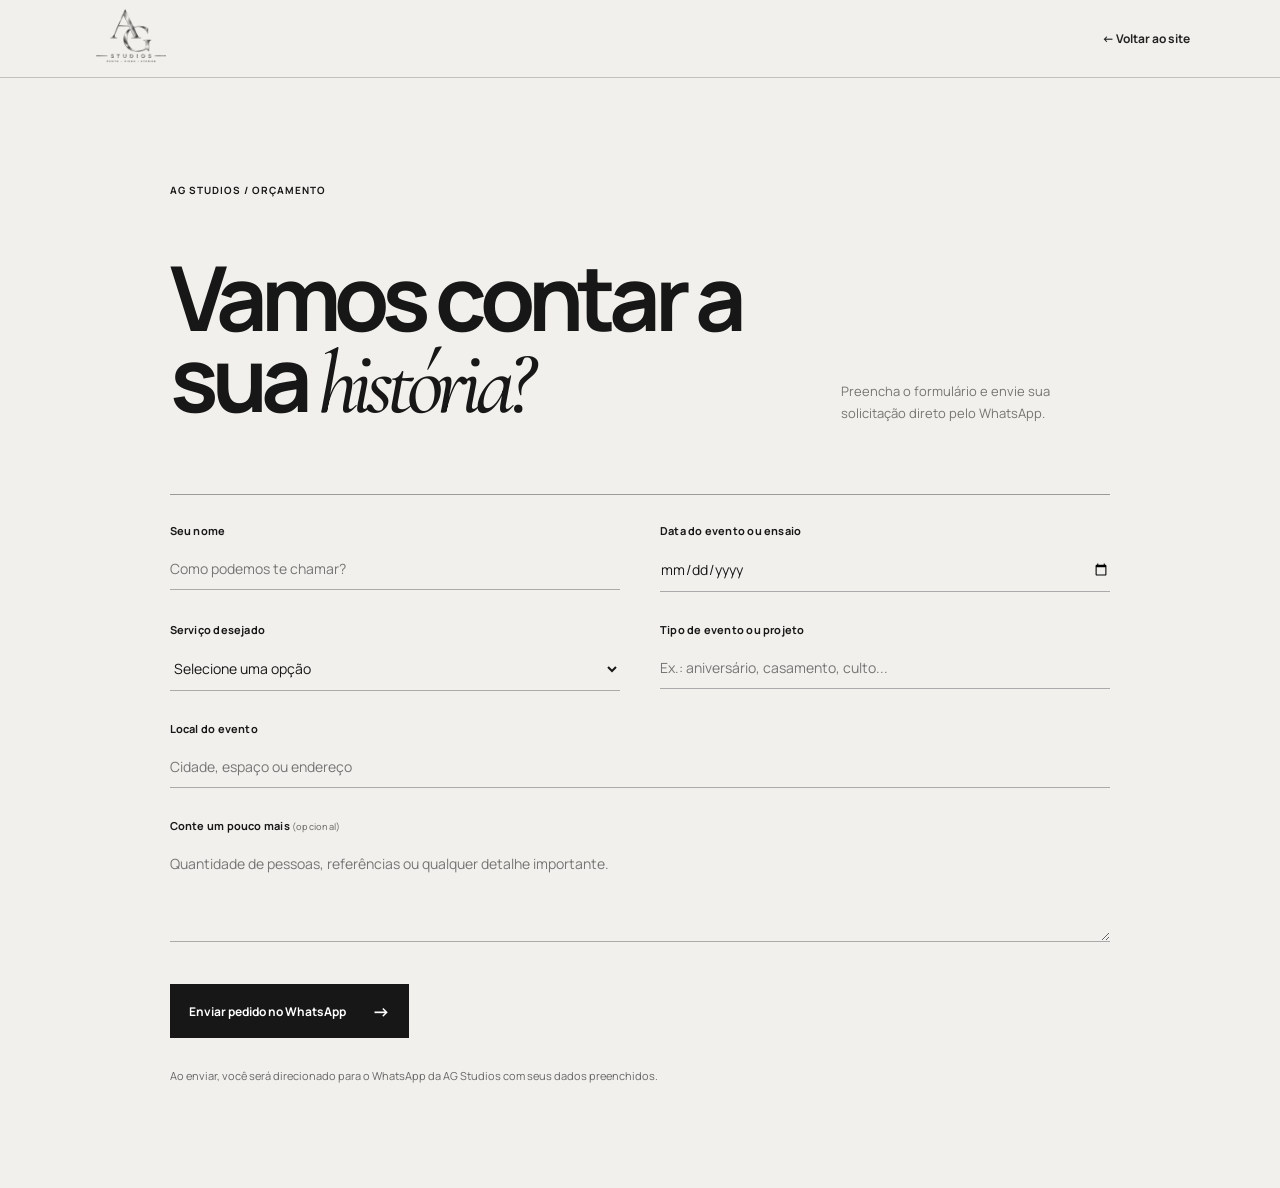
==== orcamento.html @ 54d921c8 "feat: add AG Studios portfolio website" ====
<!doctype html>
<html lang="pt-BR">
<head>
  <meta charset="UTF-8" />
  <meta name="viewport" content="width=device-width, initial-scale=1.0" />
  <meta name="theme-color" content="#111111" />
  <title>Solicite um orçamento — AG Studios</title>
  <link rel="preconnect" href="https://fonts.googleapis.com">
  <link rel="preconnect" href="https://fonts.gstatic.com" crossorigin>
  <link href="https://fonts.googleapis.com/css2?family=Cormorant+Garamond:ital,wght@0,500;0,600;1,500&family=Manrope:wght@400;500;600;700;800&display=swap" rel="stylesheet">
  <link rel="stylesheet" href="orcamento.css" />
</head>
<body>
  <header><a href="index.html" class="brand"><img src="assets/ag-studios-logo.png" alt="AG Studios"></a><a class="back" href="index.html">← Voltar ao site</a></header>
  <main>
    <section class="intro"><p>AG STUDIOS / ORÇAMENTO</p><h1>Vamos contar a sua <em>história?</em></h1><span>Preencha o formulário e envie sua solicitação direto pelo WhatsApp.</span></section>
    <form id="budget-form">
      <div class="field"><label for="name">Seu nome</label><input id="name" name="name" type="text" autocomplete="name" placeholder="Como podemos te chamar?" required></div>
      <div class="field"><label for="date">Data do evento ou ensaio</label><input id="date" name="date" type="date" required></div>
      <div class="field"><label for="service">Serviço desejado</label><select id="service" name="service" required><option value="" selected disabled>Selecione uma opção</option><option>Fotografia</option><option>Produção de vídeo</option><option>Storymaker</option><option>Imagens com drone</option><option>Igrejas e comunidades</option><option>Mais de um serviço</option></select></div>
      <div class="field"><label for="type">Tipo de evento ou projeto</label><input id="type" name="type" type="text" placeholder="Ex.: aniversário, casamento, culto..." required></div>
      <div class="field full"><label for="location">Local do evento</label><input id="location" name="location" type="text" placeholder="Cidade, espaço ou endereço" required></div>
      <div class="field full"><label for="message">Conte um pouco mais <small>(opcional)</small></label><textarea id="message" name="message" rows="4" placeholder="Quantidade de pessoas, referências ou qualquer detalhe importante."></textarea></div>
      <button type="submit">Enviar pedido no WhatsApp <span>→</span></button>
      <p class="note">Ao enviar, você será direcionado para o WhatsApp da AG Studios com seus dados preenchidos.</p>
    </form>
  </main>
  <script src="orcamento.js"></script>
</body>
</html>
---- orcamento.css ----
:root{--paper:#f1f0ec;--ink:#171717;--gray:#757572}*{box-sizing:border-box}body{margin:0;background:var(--paper);color:var(--ink);font-family:Manrope,Arial,sans-serif}header{height:78px;padding:11px 7vw;display:flex;align-items:center;justify-content:space-between;border-bottom:1px solid #c2c1bc}.brand img{width:82px;height:54px;object-fit:cover;object-position:center 44%;mix-blend-mode:multiply}.back{color:#222;text-decoration:none;font-size:12px;font-weight:700}main{max-width:1120px;margin:0 auto;padding:105px 7vw}.intro{display:grid;grid-template-columns:1.25fr .55fr;gap:60px;margin-bottom:70px;align-items:end}.intro p{grid-column:1/3;font-size:10px;font-weight:700;letter-spacing:.1em;margin:0}.intro h1{font-size:clamp(3.5rem,7vw,7rem);letter-spacing:-.075em;line-height:.9;margin:0}.intro h1 em{font-family:'Cormorant Garamond',Georgia,serif;font-weight:500}.intro>span{font-size:13px;line-height:1.7;max-width:245px;color:var(--gray)}form{display:grid;grid-template-columns:1fr 1fr;gap:30px 40px;border-top:1px solid #9c9c96;padding-top:28px}.field{display:flex;flex-direction:column;gap:10px}.field.full{grid-column:1/3}label{font-size:11px;font-weight:700;letter-spacing:.02em}label small{font-weight:500;color:var(--gray)}input,select,textarea{border:0;border-bottom:1px solid #aaa;background:transparent;border-radius:0;padding:11px 0;color:#171717;font:14px Manrope,Arial,sans-serif;outline:none}input:focus,select:focus,textarea:focus{border-color:#171717}textarea{resize:vertical}button{grid-column:1/3;justify-self:start;display:flex;align-items:center;gap:26px;margin-top:12px;border:0;background:#171717;color:#fff;padding:15px 19px;font:700 12px Manrope,Arial,sans-serif;cursor:pointer}button span{font-size:18px}.note{grid-column:1/3;font-size:11px;color:#666;margin:0}@media(max-width:650px){header{padding:10px 7vw}main{padding:75px 7vw}.intro{display:block;margin-bottom:48px}.intro p{margin-bottom:30px}.intro h1{font-size:clamp(3.5rem,16vw,5rem)}.intro>span{display:block;margin-top:25px}form{grid-template-columns:1fr;gap:26px}.field.full,button,.note{grid-column:1}}
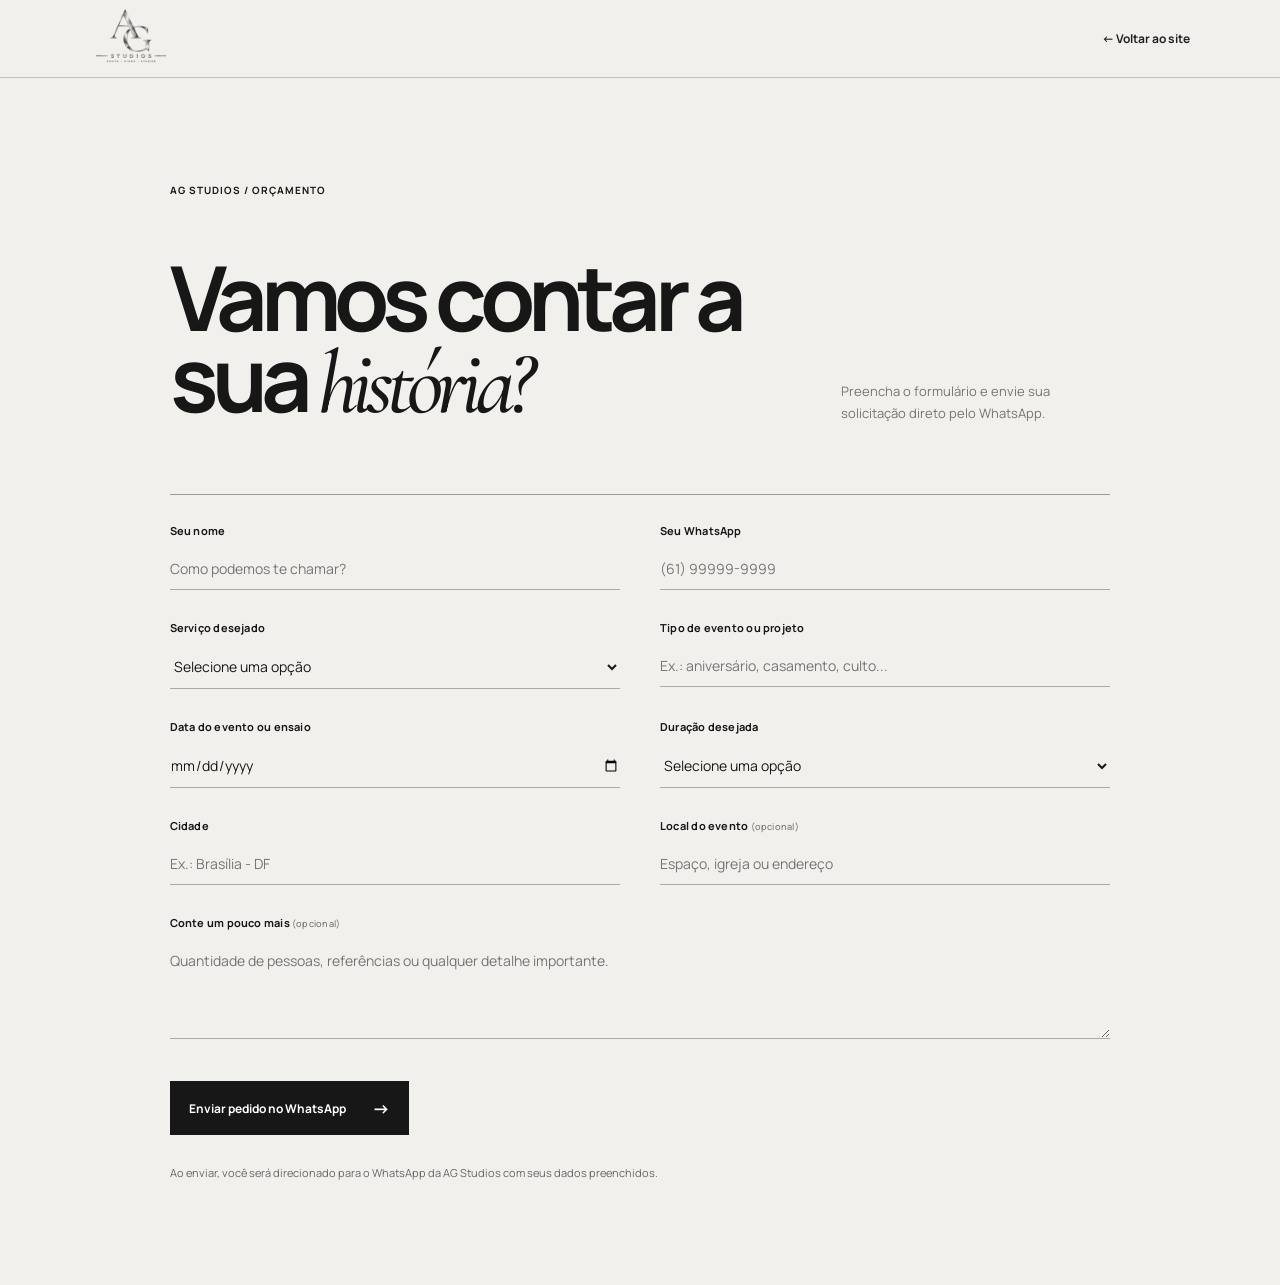
==== commit c1d7d4ed: "feat: organizar portfólio e orçamento" ====
--- a/orcamento.html
+++ b/orcamento.html
@@ -8,23 +8,26 @@
   <link rel="preconnect" href="https://fonts.googleapis.com">
   <link rel="preconnect" href="https://fonts.gstatic.com" crossorigin>
   <link href="https://fonts.googleapis.com/css2?family=Cormorant+Garamond:ital,wght@0,500;0,600;1,500&family=Manrope:wght@400;500;600;700;800&display=swap" rel="stylesheet">
-  <link rel="stylesheet" href="orcamento.css" />
+  <link rel="stylesheet" href="styles/pages/budget.css" />
 </head>
 <body>
-  <header><a href="index.html" class="brand"><img src="assets/ag-studios-logo.png" alt="AG Studios"></a><a class="back" href="index.html">← Voltar ao site</a></header>
+  <header><a href="index.html" class="brand"><img src="assets/images/brand/ag-studios-logo.png" alt="AG Studios"></a><a class="back" href="index.html">← Voltar ao site</a></header>
   <main>
     <section class="intro"><p>AG STUDIOS / ORÇAMENTO</p><h1>Vamos contar a sua <em>história?</em></h1><span>Preencha o formulário e envie sua solicitação direto pelo WhatsApp.</span></section>
     <form id="budget-form">
       <div class="field"><label for="name">Seu nome</label><input id="name" name="name" type="text" autocomplete="name" placeholder="Como podemos te chamar?" required></div>
-      <div class="field"><label for="date">Data do evento ou ensaio</label><input id="date" name="date" type="date" required></div>
+      <div class="field"><label for="phone">Seu WhatsApp</label><input id="phone" name="phone" type="tel" autocomplete="tel" inputmode="tel" placeholder="(61) 99999-9999" required></div>
       <div class="field"><label for="service">Serviço desejado</label><select id="service" name="service" required><option value="" selected disabled>Selecione uma opção</option><option>Fotografia</option><option>Produção de vídeo</option><option>Storymaker</option><option>Imagens com drone</option><option>Igrejas e comunidades</option><option>Mais de um serviço</option></select></div>
       <div class="field"><label for="type">Tipo de evento ou projeto</label><input id="type" name="type" type="text" placeholder="Ex.: aniversário, casamento, culto..." required></div>
-      <div class="field full"><label for="location">Local do evento</label><input id="location" name="location" type="text" placeholder="Cidade, espaço ou endereço" required></div>
+      <div class="field"><label for="date">Data do evento ou ensaio</label><input id="date" name="date" type="date" required></div>
+      <div class="field"><label for="duration">Duração desejada</label><select id="duration" name="duration" required><option value="" selected disabled>Selecione uma opção</option><option>Até 2 horas</option><option>De 3 a 4 horas</option><option>De 5 a 6 horas</option><option>Mais de 6 horas</option><option>Ainda não sei</option></select></div>
+      <div class="field"><label for="city">Cidade</label><input id="city" name="city" type="text" autocomplete="address-level2" placeholder="Ex.: Brasília - DF" required></div>
+      <div class="field"><label for="location">Local do evento <small>(opcional)</small></label><input id="location" name="location" type="text" placeholder="Espaço, igreja ou endereço"></div>
       <div class="field full"><label for="message">Conte um pouco mais <small>(opcional)</small></label><textarea id="message" name="message" rows="4" placeholder="Quantidade de pessoas, referências ou qualquer detalhe importante."></textarea></div>
       <button type="submit">Enviar pedido no WhatsApp <span>→</span></button>
       <p class="note">Ao enviar, você será direcionado para o WhatsApp da AG Studios com seus dados preenchidos.</p>
     </form>
   </main>
-  <script src="orcamento.js"></script>
+  <script src="scripts/budget-form.js"></script>
 </body>
 </html>
--- a/styles/pages/budget.css
+++ b/styles/pages/budget.css
@@ -0,0 +1,163 @@
+:root {
+  --paper:#f1f0ec;
+  --ink:#171717;
+  --gray:#757572
+}
+* {
+  box-sizing:border-box
+}
+body {
+  margin:0;
+  background:var(--paper);
+  color:var(--ink);
+  font-family:Manrope,Arial,sans-serif
+}
+header {
+  height:78px;
+  padding:11px 7vw;
+  display:flex;
+  align-items:center;
+  justify-content:space-between;
+  border-bottom:1px solid #c2c1bc
+}
+.brand img {
+  width:82px;
+  height:54px;
+  object-fit:cover;
+  object-position:center 44%;
+  mix-blend-mode:multiply
+}
+.back {
+  color:#222;
+  text-decoration:none;
+  font-size:12px;
+  font-weight:700
+}
+main {
+  max-width:1120px;
+  margin:0 auto;
+  padding:105px 7vw
+}
+.intro {
+  display:grid;
+  grid-template-columns:1.25fr .55fr;
+  gap:60px;
+  margin-bottom:70px;
+  align-items:end
+}
+.intro p {
+  grid-column:1/3;
+  font-size:10px;
+  font-weight:700;
+  letter-spacing:.1em;
+  margin:0
+}
+.intro h1 {
+  font-size:clamp(3.5rem,7vw,7rem);
+  letter-spacing:-.075em;
+  line-height:.9;
+  margin:0
+}
+.intro h1 em {
+  font-family:'Cormorant Garamond',Georgia,serif;
+  font-weight:500
+}
+.intro>span {
+  font-size:13px;
+  line-height:1.7;
+  max-width:245px;
+  color:var(--gray)
+}
+form {
+  display:grid;
+  grid-template-columns:1fr 1fr;
+  gap:30px 40px;
+  border-top:1px solid #9c9c96;
+  padding-top:28px
+}
+.field {
+  display:flex;
+  flex-direction:column;
+  gap:10px
+}
+.field.full {
+  grid-column:1/3
+}
+label {
+  font-size:11px;
+  font-weight:700;
+  letter-spacing:.02em
+}
+label small {
+  font-weight:500;
+  color:var(--gray)
+}
+input,select,textarea {
+  border:0;
+  border-bottom:1px solid #aaa;
+  background:transparent;
+  border-radius:0;
+  padding:11px 0;
+  color:#171717;
+  font:14px Manrope,Arial,sans-serif;
+  outline:none
+}
+input:focus,select:focus,textarea:focus {
+  border-color:#171717
+}
+textarea {
+  resize:vertical
+}
+button {
+  grid-column:1/3;
+  justify-self:start;
+  display:flex;
+  align-items:center;
+  gap:26px;
+  margin-top:12px;
+  border:0;
+  background:#171717;
+  color:#fff;
+  padding:15px 19px;
+  font:700 12px Manrope,Arial,sans-serif;
+  cursor:pointer
+}
+button span {
+  font-size:18px
+}
+.note {
+  grid-column:1/3;
+  font-size:11px;
+  color:#666;
+  margin:0
+}
+@media(max-width:650px) {
+  header {
+    padding:10px 7vw
+  }
+  main {
+    padding:75px 7vw
+  }
+  .intro {
+    display:block;
+    margin-bottom:48px
+  }
+  .intro p {
+    margin-bottom:30px
+  }
+  .intro h1 {
+    font-size:clamp(3.5rem,16vw,5rem)
+  }
+  .intro>span {
+    display:block;
+    margin-top:25px
+  }
+  form {
+    grid-template-columns:1fr;
+    gap:26px
+  }
+  .field.full,button,.note {
+    grid-column:1
+  }
+
+}
